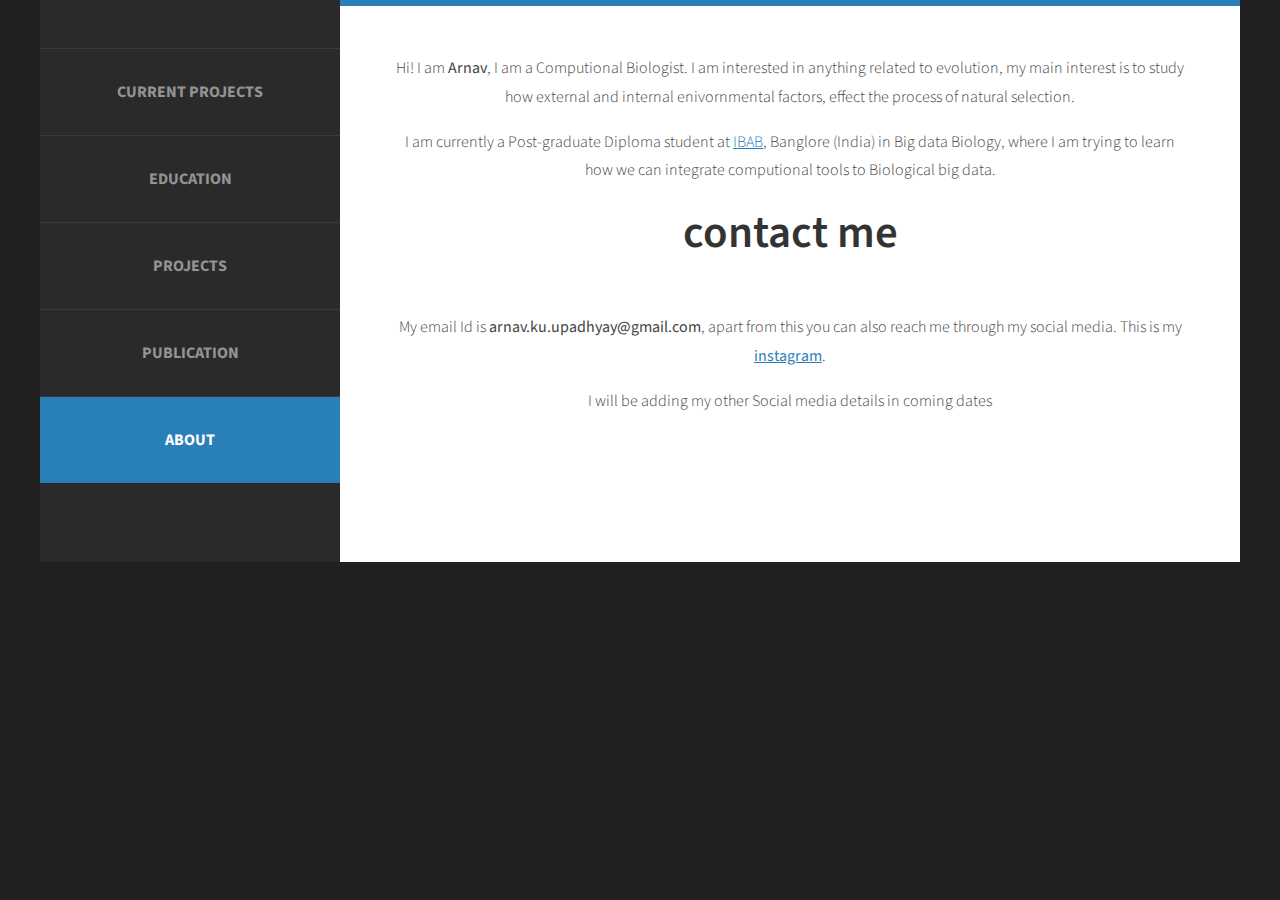
==== contact.html @ 32c37d06 "some more modifications" ====
<!DOCTYPE html>
<!--
Design by TEMPLATED
http://templated.co
Released for free under the Creative Commons Attribution License

Name       : Skeleton 
Description: A two-column, fixed-width design with dark color scheme.
Version    : 1.0
Released   : 20130902

-->
<html>
<head>
<meta http-equiv="Content-Type" content="text/html; charset=utf-8" />
<title></title>
<meta name="keywords" content="" />
<meta name="description" content="" />
<link href="http://fonts.googleapis.com/css?family=Source+Sans+Pro:200,300,400,600,700,900" rel="stylesheet" />
<link href="default.css" rel="stylesheet" type="text/css" media="all" />
<link href="fonts.css" rel="stylesheet" type="text/css" media="all" />

<!--[if IE 6]><link href="default_ie6.css" rel="stylesheet" type="text/css" /><![endif]-->

</head>
<body>
<div id="page" class="container">
	<div id="header">
		
		<div id="menu">
			<ul>
				<li><a href="index.html" accesskey="1" title="">Current Projects</a></li>
				<li><a href="education.html" accesskey="2" title="">Education</a></li>
				<li><a href="experience.html" accesskey="3" title="">Projects</a></li>
				<li><a href="publication.html" accesskey="4" title="">Publication</a></li>
				<li class="current_page_item"><a href="contact.html" accesskey="5" title="">About</a></li>
			</ul>
		</div>
	</div>
	<div id="main">
		<div id="welcome">
			<div class="title">
				<p>Hi! I am <strong>Arnav</strong>, I am a Computional Biologist. I am interested in anything related to evolution, my main interest is to study how external and internal enivornmental factors, effect the process of natural selection. </p>
				<p>I am currently a Post-graduate Diploma student at <a href="https://www.ibab.ac.in">IBAB</a>, Banglore (India) in Big data Biology, where I am trying to learn how we can integrate computional tools to Biological big data.</p>
				<h2> Contact me</h2>
				<span class="byline"></span>
			</div>
			<p> My email Id is <strong>arnav.ku.upadhyay@gmail.com</strong>, apart from this you can also reach me through my social media. This is my <strong><a href="https://www.instagram.com/arnav.upadhyay/">instagram</a></strong>. </p>
			<p>I will be adding my other Social media details in coming dates</p>
			<ul class="actions">
				<li><a href="#" class="button"></a></li>
			</ul>
		</div>
	</div>
</div>
</body>
</html>
---- default.css ----
html, body
	{
		height: 100%;
	}
	
	body
	{
		margin: 0px;
		padding: 0px;
		background: #202020;
		font-family: 'Source Sans Pro', sans-serif;
		font-size: 12pt;
		font-weight: 300;
		color: #444444;
	}
	
	
	h1, h2, h3
	{
		margin: 0;
		padding: 0;
		font-weight: 600;
		color: #333333;
	}
	
	p, ol, ul
	{
		margin-top: 0;
	}
	
	ol, ul
	{
		padding: 0;
		list-style: none;
	}
	
	p
	{
		line-height: 180%;
	}
	
	strong
	{
	}
	
	a
	{
		color: #2980b9;
	}
	
	a:hover
	{
		text-decoration: none;
	}
	
	.container
	{
		overflow: hidden;
		margin: 0em auto;
		width: 1200px;
	}
	
/*********************************************************************************/
/* Image Style                                                                   */
/*********************************************************************************/

	.image
	{
		display: inline-block;
	}
	
	.image img
	{
		display: block;
		width: 100%;
	}
	
	.image-full
	{
		display: block;
		width: 100%;
		margin: 0 0 2em 0;
	}
	
	.image-left
	{
		float: left;
		margin: 0 2em 2em 0;
	}
	
	.image-centered
	{
		display: block;
		margin: 0 0 2em 0;
	}
	
	.image-centered img
	{
		margin: 0 auto;
		width: auto;
	}

/*********************************************************************************/
/* List Styles                                                                   */
/*********************************************************************************/

	ul.style1
	{
		margin: 0 auto;
		padding: 0;
		width: 80%;
		overflow: hidden;
		list-style: none;
		text-align: left;
		color: #6c6c6c
	}
	
	ul.style1 li
	{
		padding: 1.6em 0em 0em 0em;
		margin: 0 0 2.5em 0;
		border-top: 1px solid rgba(0,0,0,.1); 
	}
	
	ul.style1 li:first-child
	{
		border-top: none;
	}
	
	ul.style1 p
	{
		margin: 0;
	}
	
	ul.style1 a
	{
		display: block;
		text-decoration: none;
		color: #2D2D2D;
	}
	
	ul.style1 a:hover
	{
		text-decoration: underline;
	}
	
	ul.style1 h3
	{
		padding: 1em 0em 5px 0em;
		text-transform: uppercase;
		font-size: 1em;
		font-weight: 400;
	}
	
	ul.style1 .first
	{
		padding-top: 0;
		background: none;
	}
	
	ul.style1 .date
	{
		float: left;
		position: relative;
		width: 80px;
		height: 70px;
		margin: 0.5em 1.5em 0em 0.5em;
		padding: 1.5em 0em 1.5em 0em;
		box-shadow: 0px 0px 0px 5px rgba(255,255,255,0.1);
		line-height: normal;
		text-align: center;
		text-transform: uppercase;
		text-shadow: 0px 1px 0px rgba(0,0,0,.2);
		font-size: 1em;
		font-weight: 400;
		border-right: 1px solid rgba(0,0,0,.1); 
	}
	
	ul.style1 .date:after
	{
		content: '';
		display: block;
		position: absolute;
		left: 0;
		top: 0;
		width: 100%;
		height: 100%;
		border-radius: 6px;
	}
	
	ul.style1 .date b
	{
		margin: 0;
		padding: 0;
		display: block;
		margin-top: -5px;
		font-size: 1.8em;
		font-weight: 700;
	}
	
	ul.style1 .date a
	{
	}
	
	ul.style1 .date a:hover
	{
		text-decoration: none;
	}


/*********************************************************************************/
/* Social Icon Styles                                                            */
/*********************************************************************************/

	ul.contact
	{
		margin: 0;
		padding: 2em 0em 0em 0em;
		list-style: none;
	}
	
	ul.contact li
	{
		display: inline-block;
		padding: 0em 0.30em;
		font-size: 1em;
	}
	
	ul.contact li span
	{
		display: none;
		margin: 0;
		padding: 0;
	}
	
	ul.contact li a
	{
		color: #FFF;
	}
	
	ul.contact li a:before
	{
		display: inline-block;
		background: #3f3f3f;
		width: 40px;
		height: 40px;
		line-height: 40px;
		border-radius: 20px;
		text-align: center;
		color: #FFFFFF;
	}
	
	ul.contact li a.icon-twitter:before { background: #2DAAE4; }
	ul.contact li a.icon-facebook:before { background: #39599F; }
	ul.contact li a.icon-dribbble:before { background: #C4376B;	}
	ul.contact li a.icon-tumblr:before { background: #31516A; }
	ul.contact li a.icon-rss:before { background: #F2600B; }

/*********************************************************************************/
/* Button Style                                                                  */
/*********************************************************************************/

	.button
	{
		display: inline-block;
		padding: 1em 3em 1em 2em;
		letter-spacing: 0.20em;
		text-decoration: none;
		text-transform: uppercase;
		font-weight: 400;
		font-size: 0.90em;
		color: #FFF;
	}
	
	.button:before
	{
		display: inline-block;
		background: #FFC31F;
		margin-right: 1em;
		width: 40px;
		height: 40px;
		line-height: 40px;
		border-radius: 20px;
		text-align: center;
		color: #272925;
	}
		
/*********************************************************************************/
/* 4-column                                                                      */
/*********************************************************************************/

	.box1,
	.box2,
	.box3,
	.box4
	{
		width: 235px;
	}
	
	.box1,
	.box2,
	.box3,
	{
		float: left;
		margin-right: 20px;
	}
	
	.box4
	{
		float: right;
	}
	
/*********************************************************************************/
/* 3-column                                                                      */
/*********************************************************************************/

	.boxA,
	.boxB,
	.boxC
	{
		width: 320px;
	}

	.boxA,
	.boxB,
	{
		float: left;
		margin-right: 20px;
	}
	
	.boxC
	{
		float: right;
	}

/*********************************************************************************/
/* 2-column                                                                      */
/*********************************************************************************/

	.tbox1,
	.tbox2
	{
		width: 575px;
	}
	
	.tbox1
	{
		float: left;
	}

	.tbox2
	{
		float: right;
	}

/*********************************************************************************/
/* Heading Titles                                                                */
/*********************************************************************************/

	.title
	{
		margin-bottom: 3em;
	}
	
	.title h2
	{
		text-transform: lowercase;
		font-size: 2.8em;
	}
	
	.title .byline
	{
		font-size: 1.3em;
		color: #6F6F6F;
	}
		
/*********************************************************************************/
/* Header                                                                        */
/*********************************************************************************/

	#header
	{
		position: relative;
		float: left;
		width: 300px;
		padding: 3em 0em;
	}

/*********************************************************************************/
/* Logo                                                                          */
/*********************************************************************************/

	#logo
	{
		text-align: center;
		margin-bottom: 4em;
	}
	
	#logo h1
	{
		display: block;
	}
	
	#logo a
	{
		text-decoration: none;
		color: #FFF;
	}
	
	#logo span
	{
		padding-right: 0.5em;
		text-transform: uppercase;
		font-size: 0.90em;
		color: rgba(255,255,255,0.3);
	}

	#logo span a
	{
		color: rgba(255,255,255,0.5);
	}
	
	#logo img
	{
		display: inline-block;
		margin-bottom: 1em;
		border-radius: 50%;
	}

/*********************************************************************************/
/* Menu                                                                          */
/*********************************************************************************/

	#menu
	{
	}
	
	#menu ul
	{
	}
	
	#menu li
	{
		border-top: 1px solid rgba(255,255,255,0.08);
	}
	
	#menu li a, #menu li span
	{
		display: block;
		padding: 2em 1.5em;
		text-align: center;
		text-decoration:  none;
		text-transform: uppercase;
		font-weight: 700;
		color: rgba(255,255,255,0.5);
	}
	
	#menu li:hover a, #menu li.active a, #menu li.active span
	{
	}
	
	#menu .current_page_item a
	{
		background: #2980b9;
		color: rgba(255,255,255,1);
	}
	
	#menu .icon
	{
	}

/*********************************************************************************/
/* Banner                                                                        */
/*********************************************************************************/

	#banner
	{
		margin-bottom: 4em;
	}

/*********************************************************************************/
/* Page                                                                          */
/*********************************************************************************/

	#page
	{
		background: #2a2a2a;
	}

/*********************************************************************************/
/* Main                                                                          */
/*********************************************************************************/

	#main
	{
		overflow: hidden;
		float: right;
		width: 800px;
		padding: 3em 50px 5em 50px;
		background: #FFF;
		border-top: 6px solid #2980b9;
		text-align: center;
	}

/*********************************************************************************/
/* Featured                                                                      */
/*********************************************************************************/

	#featured
	{
		overflow: hidden;
		margin-bottom: 3em;
		padding-top: 5em;
		border-top: 1px solid rgba(0,0,0,0.08);
	}

/*********************************************************************************/
/* Sidebar                                                                       */
/*********************************************************************************/

	#sidebar
	{
	}

/*********************************************************************************/
/* Footer                                                                        */
/*********************************************************************************/

	#footer
	{
	}

/*********************************************************************************/
/* Copyright                                                                     */
/*********************************************************************************/

	#copyright
	{
		overflow: hidden;
		padding: 5em 0em;
		border-top: 1px solid rgba(0,0,0,0.08);
	}
	
	#copyright span
	{
		display: block;
		letter-spacing: 0.20em;
		line-height: 2.5em;
		text-align: center;
		text-transform: uppercase;
		font-size: 0.80em;
		color: rgba(0,0,0,0.7);
	}
	
	#copyright a
	{
		text-decoration: none;
		color: rgba(0,0,0,0.9);
	}

	.fa
	{
		display: block;
		color: #000;
		background: red;
	}
---- fonts.css ----
@charset 'UTF-8';

@font-face{font-family:'FontAwesome';src:url('font/fontawesome-webfont.eot?v=4.0.1');src:url('font/fontawesome-webfont.eot?#iefix&v=4.0.1') format('embedded-opentype'),url('font/fontawesome-webfont.woff?v=4.0.1') format('woff'),url('font/fontawesome-webfont.ttf?v=4.0.1') format('truetype'),url('font/fontawesome-webfont.svg?v=4.0.1#fontawesomeregular') format('svg');font-weight:normal;font-style:normal}

/*********************************************************************************/
/* Icons                                                                         */
/* Powered by Font Awesome by Dave Gandy | http://fontawesome.io                 */
/* Licensed under the SIL OFL 1.1 (font), MIT (CSS)                              */
/*********************************************************************************/

	.fa
	{
		text-decoration: none;
	}

		.fa:before
		{
			display:inline-block;
			font-family: FontAwesome;
			font-size: 1.25em;
			text-decoration: none;
			font-style: normal;
			font-weight: normal;
			line-height: 1;
			-webkit-font-smoothing:antialiased;
			-moz-osx-font-smoothing:grayscale;
		}

		.fa-lg{font-size:1.3333333333333333em;line-height:.75em;vertical-align:-15%}
		.fa-2x{font-size:2em}
		.fa-3x{font-size:3em}
		.fa-4x{font-size:4em}
		.fa-5x{font-size:5em}
		.fa-fw{width:1.2857142857142858em;text-align:center}
		.fa-ul{padding-left:0;margin-left:2.142857142857143em;list-style-type:none}.fa-ul>li{position:relative}
		.fa-li{position:absolute;left:-2.142857142857143em;width:2.142857142857143em;top:.14285714285714285em;text-align:center}.fa-li.fa-lg{left:-1.8571428571428572em}
		.fa-border{padding:.2em .25em .15em;border:solid .08em #eee;border-radius:.1em}
		.pull-right{float:right}
		.pull-left{float:left}
		.fa.pull-left{margin-right:.3em}
		.fa.pull-right{margin-left:.3em}
		.fa-spin{-webkit-animation:spin 2s infinite linear;-moz-animation:spin 2s infinite linear;-o-animation:spin 2s infinite linear;animation:spin 2s infinite linear}
		@-moz-keyframes spin{0%{-moz-transform:rotate(0deg)} 100%{-moz-transform:rotate(359deg)}}@-webkit-keyframes spin{0%{-webkit-transform:rotate(0deg)} 100%{-webkit-transform:rotate(359deg)}}@-o-keyframes spin{0%{-o-transform:rotate(0deg)} 100%{-o-transform:rotate(359deg)}}@-ms-keyframes spin{0%{-ms-transform:rotate(0deg)} 100%{-ms-transform:rotate(359deg)}}@keyframes spin{0%{transform:rotate(0deg)} 100%{transform:rotate(359deg)}}.fa-rotate-90{filter:progid:DXImageTransform.Microsoft.BasicImage(rotation=1);-webkit-transform:rotate(90deg);-moz-transform:rotate(90deg);-ms-transform:rotate(90deg);-o-transform:rotate(90deg);transform:rotate(90deg)}
		.fa-rotate-180{filter:progid:DXImageTransform.Microsoft.BasicImage(rotation=2);-webkit-transform:rotate(180deg);-moz-transform:rotate(180deg);-ms-transform:rotate(180deg);-o-transform:rotate(180deg);transform:rotate(180deg)}
		.fa-rotate-270{filter:progid:DXImageTransform.Microsoft.BasicImage(rotation=3);-webkit-transform:rotate(270deg);-moz-transform:rotate(270deg);-ms-transform:rotate(270deg);-o-transform:rotate(270deg);transform:rotate(270deg)}
		.fa-flip-horizontal{filter:progid:DXImageTransform.Microsoft.BasicImage(rotation=0, mirror=1);-webkit-transform:scale(-1, 1);-moz-transform:scale(-1, 1);-ms-transform:scale(-1, 1);-o-transform:scale(-1, 1);transform:scale(-1, 1)}
		.fa-flip-vertical{filter:progid:DXImageTransform.Microsoft.BasicImage(rotation=2, mirror=1);-webkit-transform:scale(1, -1);-moz-transform:scale(1, -1);-ms-transform:scale(1, -1);-o-transform:scale(1, -1);transform:scale(1, -1)}
		.fa-stack{position:relative;display:inline-block;width:2em;height:2em;line-height:2em;vertical-align:middle}
		.fa-stack-1x,.fa-stack-2x{position:absolute;left:0;width:100%;text-align:center}
		.fa-stack-1x{line-height:inherit}
		.fa-stack-2x{font-size:2em}
		.fa-inverse{color:#fff}
		.fa-glass:before{content:"\f000"}
		.fa-music:before{content:"\f001"}
		.fa-search:before{content:"\f002"}
		.fa-envelope-o:before{content:"\f003"}
		.fa-heart:before{content:"\f004"}
		.fa-star:before{content:"\f005"}
		.fa-star-o:before{content:"\f006"}
		.fa-user:before{content:"\f007"}
		.fa-film:before{content:"\f008"}
		.fa-th-large:before{content:"\f009"}
		.fa-th:before{content:"\f00a"}
		.fa-th-list:before{content:"\f00b"}
		.fa-check:before{content:"\f00c"}
		.fa-times:before{content:"\f00d"}
		.fa-search-plus:before{content:"\f00e"}
		.fa-search-minus:before{content:"\f010"}
		.fa-power-off:before{content:"\f011"}
		.fa-signal:before{content:"\f012"}
		.fa-gear:before,.fa-cog:before{content:"\f013"}
		.fa-trash-o:before{content:"\f014"}
		.fa-home:before{content:"\f015"}
		.fa-file-o:before{content:"\f016"}
		.fa-clock-o:before{content:"\f017"}
		.fa-road:before{content:"\f018"}
		.fa-download:before{content:"\f019"}
		.fa-arrow-circle-o-down:before{content:"\f01a"}
		.fa-arrow-circle-o-up:before{content:"\f01b"}
		.fa-inbox:before{content:"\f01c"}
		.fa-play-circle-o:before{content:"\f01d"}
		.fa-rotate-right:before,.fa-repeat:before{content:"\f01e"}
		.fa-refresh:before{content:"\f021"}
		.fa-list-alt:before{content:"\f022"}
		.fa-lock:before{content:"\f023"}
		.fa-flag:before{content:"\f024"}
		.fa-headphones:before{content:"\f025"}
		.fa-volume-off:before{content:"\f026"}
		.fa-volume-down:before{content:"\f027"}
		.fa-volume-up:before{content:"\f028"}
		.fa-qrcode:before{content:"\f029"}
		.fa-barcode:before{content:"\f02a"}
		.fa-tag:before{content:"\f02b"}
		.fa-tags:before{content:"\f02c"}
		.fa-book:before{content:"\f02d"}
		.fa-bookmark:before{content:"\f02e"}
		.fa-print:before{content:"\f02f"}
		.fa-camera:before{content:"\f030"}
		.fa-font:before{content:"\f031"}
		.fa-bold:before{content:"\f032"}
		.fa-italic:before{content:"\f033"}
		.fa-text-height:before{content:"\f034"}
		.fa-text-width:before{content:"\f035"}
		.fa-align-left:before{content:"\f036"}
		.fa-align-center:before{content:"\f037"}
		.fa-align-right:before{content:"\f038"}
		.fa-align-justify:before{content:"\f039"}
		.fa-list:before{content:"\f03a"}
		.fa-dedent:before,.fa-outdent:before{content:"\f03b"}
		.fa-indent:before{content:"\f03c"}
		.fa-video-camera:before{content:"\f03d"}
		.fa-picture-o:before{content:"\f03e"}
		.fa-pencil:before{content:"\f040"}
		.fa-map-marker:before{content:"\f041"}
		.fa-adjust:before{content:"\f042"}
		.fa-tint:before{content:"\f043"}
		.fa-edit:before,.fa-pencil-square-o:before{content:"\f044"}
		.fa-share-square-o:before{content:"\f045"}
		.fa-check-square-o:before{content:"\f046"}
		.fa-move:before{content:"\f047"}
		.fa-step-backward:before{content:"\f048"}
		.fa-fast-backward:before{content:"\f049"}
		.fa-backward:before{content:"\f04a"}
		.fa-play:before{content:"\f04b"}
		.fa-pause:before{content:"\f04c"}
		.fa-stop:before{content:"\f04d"}
		.fa-forward:before{content:"\f04e"}
		.fa-fast-forward:before{content:"\f050"}
		.fa-step-forward:before{content:"\f051"}
		.fa-eject:before{content:"\f052"}
		.fa-chevron-left:before{content:"\f053"}
		.fa-chevron-right:before{content:"\f054"}
		.fa-plus-circle:before{content:"\f055"}
		.fa-minus-circle:before{content:"\f056"}
		.fa-times-circle:before{content:"\f057"}
		.fa-check-circle:before{content:"\f058"}
		.fa-question-circle:before{content:"\f059"}
		.fa-info-circle:before{content:"\f05a"}
		.fa-crosshairs:before{content:"\f05b"}
		.fa-times-circle-o:before{content:"\f05c"}
		.fa-check-circle-o:before{content:"\f05d"}
		.fa-ban:before{content:"\f05e"}
		.fa-arrow-left:before{content:"\f060"}
		.fa-arrow-right:before{content:"\f061"}
		.fa-arrow-up:before{content:"\f062"}
		.fa-arrow-down:before{content:"\f063"}
		.fa-mail-forward:before,.fa-share:before{content:"\f064"}
		.fa-resize-full:before{content:"\f065"}
		.fa-resize-small:before{content:"\f066"}
		.fa-plus:before{content:"\f067"}
		.fa-minus:before{content:"\f068"}
		.fa-asterisk:before{content:"\f069"}
		.fa-exclamation-circle:before{content:"\f06a"}
		.fa-gift:before{content:"\f06b"}
		.fa-leaf:before{content:"\f06c"}
		.fa-fire:before{content:"\f06d"}
		.fa-eye:before{content:"\f06e"}
		.fa-eye-slash:before{content:"\f070"}
		.fa-warning:before,.fa-exclamation-triangle:before{content:"\f071"}
		.fa-plane:before{content:"\f072"}
		.fa-calendar:before{content:"\f073"}
		.fa-random:before{content:"\f074"}
		.fa-comment:before{content:"\f075"}
		.fa-magnet:before{content:"\f076"}
		.fa-chevron-up:before{content:"\f077"}
		.fa-chevron-down:before{content:"\f078"}
		.fa-retweet:before{content:"\f079"}
		.fa-shopping-cart:before{content:"\f07a"}
		.fa-folder:before{content:"\f07b"}
		.fa-folder-open:before{content:"\f07c"}
		.fa-resize-vertical:before{content:"\f07d"}
		.fa-resize-horizontal:before{content:"\f07e"}
		.fa-bar-chart-o:before{content:"\f080"}
		.fa-twitter-square:before{content:"\f081"}
		.fa-facebook-square:before{content:"\f082"}
		.fa-camera-retro:before{content:"\f083"}
		.fa-key:before{content:"\f084"}
		.fa-gears:before,.fa-cogs:before{content:"\f085"}
		.fa-comments:before{content:"\f086"}
		.fa-thumbs-o-up:before{content:"\f087"}
		.fa-thumbs-o-down:before{content:"\f088"}
		.fa-star-half:before{content:"\f089"}
		.fa-heart-o:before{content:"\f08a"}
		.fa-sign-out:before{content:"\f08b"}
		.fa-linkedin-square:before{content:"\f08c"}
		.fa-thumb-tack:before{content:"\f08d"}
		.fa-external-link:before{content:"\f08e"}
		.fa-sign-in:before{content:"\f090"}
		.fa-trophy:before{content:"\f091"}
		.fa-github-square:before{content:"\f092"}
		.fa-upload:before{content:"\f093"}
		.fa-lemon-o:before{content:"\f094"}
		.fa-phone:before{content:"\f095"}
		.fa-square-o:before{content:"\f096"}
		.fa-bookmark-o:before{content:"\f097"}
		.fa-phone-square:before{content:"\f098"}
		.fa-twitter:before{content:"\f099"}
		.fa-facebook:before{content:"\f09a"}
		.fa-github:before{content:"\f09b"}
		.fa-unlock:before{content:"\f09c"}
		.fa-credit-card:before{content:"\f09d"}
		.fa-rss:before{content:"\f09e"}
		.fa-hdd-o:before{content:"\f0a0"}
		.fa-bullhorn:before{content:"\f0a1"}
		.fa-bell:before{content:"\f0f3"}
		.fa-certificate:before{content:"\f0a3"}
		.fa-hand-o-right:before{content:"\f0a4"}
		.fa-hand-o-left:before{content:"\f0a5"}
		.fa-hand-o-up:before{content:"\f0a6"}
		.fa-hand-o-down:before{content:"\f0a7"}
		.fa-arrow-circle-left:before{content:"\f0a8"}
		.fa-arrow-circle-right:before{content:"\f0a9"}
		.fa-arrow-circle-up:before{content:"\f0aa"}
		.fa-arrow-circle-down:before{content:"\f0ab"}
		.fa-globe:before{content:"\f0ac"}
		.fa-wrench:before{content:"\f0ad"}
		.fa-tasks:before{content:"\f0ae"}
		.fa-filter:before{content:"\f0b0"}
		.fa-briefcase:before{content:"\f0b1"}
		.fa-fullscreen:before{content:"\f0b2"}
		.fa-group:before{content:"\f0c0"}
		.fa-chain:before,.fa-link:before{content:"\f0c1"}
		.fa-cloud:before{content:"\f0c2"}
		.fa-flask:before{content:"\f0c3"}
		.fa-cut:before,.fa-scissors:before{content:"\f0c4"}
		.fa-copy:before,.fa-files-o:before{content:"\f0c5"}
		.fa-paperclip:before{content:"\f0c6"}
		.fa-save:before,.fa-floppy-o:before{content:"\f0c7"}
		.fa-square:before{content:"\f0c8"}
		.fa-reorder:before{content:"\f0c9"}
		.fa-list-ul:before{content:"\f0ca"}
		.fa-list-ol:before{content:"\f0cb"}
		.fa-strikethrough:before{content:"\f0cc"}
		.fa-underline:before{content:"\f0cd"}
		.fa-table:before{content:"\f0ce"}
		.fa-magic:before{content:"\f0d0"}
		.fa-truck:before{content:"\f0d1"}
		.fa-pinterest:before{content:"\f0d2"}
		.fa-pinterest-square:before{content:"\f0d3"}
		.fa-google-plus-square:before{content:"\f0d4"}
		.fa-google-plus:before{content:"\f0d5"}
		.fa-money:before{content:"\f0d6"}
		.fa-caret-down:before{content:"\f0d7"}
		.fa-caret-up:before{content:"\f0d8"}
		.fa-caret-left:before{content:"\f0d9"}
		.fa-caret-right:before{content:"\f0da"}
		.fa-columns:before{content:"\f0db"}
		.fa-unsorted:before,.fa-sort:before{content:"\f0dc"}
		.fa-sort-down:before,.fa-sort-asc:before{content:"\f0dd"}
		.fa-sort-up:before,.fa-sort-desc:before{content:"\f0de"}
		.fa-envelope:before{content:"\f0e0"}
		.fa-linkedin:before{content:"\f0e1"}
		.fa-rotate-left:before,.fa-undo:before{content:"\f0e2"}
		.fa-legal:before,.fa-gavel:before{content:"\f0e3"}
		.fa-dashboard:before,.fa-tachometer:before{content:"\f0e4"}
		.fa-comment-o:before{content:"\f0e5"}
		.fa-comments-o:before{content:"\f0e6"}
		.fa-flash:before,.fa-bolt:before{content:"\f0e7"}
		.fa-sitemap:before{content:"\f0e8"}
		.fa-umbrella:before{content:"\f0e9"}
		.fa-paste:before,.fa-clipboard:before{content:"\f0ea"}
		.fa-lightbulb-o:before{content:"\f0eb"}
		.fa-exchange:before{content:"\f0ec"}
		.fa-cloud-download:before{content:"\f0ed"}
		.fa-cloud-upload:before{content:"\f0ee"}
		.fa-user-md:before{content:"\f0f0"}
		.fa-stethoscope:before{content:"\f0f1"}
		.fa-suitcase:before{content:"\f0f2"}
		.fa-bell-o:before{content:"\f0a2"}
		.fa-coffee:before{content:"\f0f4"}
		.fa-cutlery:before{content:"\f0f5"}
		.fa-file-text-o:before{content:"\f0f6"}
		.fa-building:before{content:"\f0f7"}
		.fa-hospital:before{content:"\f0f8"}
		.fa-ambulance:before{content:"\f0f9"}
		.fa-medkit:before{content:"\f0fa"}
		.fa-fighter-jet:before{content:"\f0fb"}
		.fa-beer:before{content:"\f0fc"}
		.fa-h-square:before{content:"\f0fd"}
		.fa-plus-square:before{content:"\f0fe"}
		.fa-angle-double-left:before{content:"\f100"}
		.fa-angle-double-right:before{content:"\f101"}
		.fa-angle-double-up:before{content:"\f102"}
		.fa-angle-double-down:before{content:"\f103"}
		.fa-angle-left:before{content:"\f104"}
		.fa-angle-right:before{content:"\f105"}
		.fa-angle-up:before{content:"\f106"}
		.fa-angle-down:before{content:"\f107"}
		.fa-desktop:before{content:"\f108"}
		.fa-laptop:before{content:"\f109"}
		.fa-tablet:before{content:"\f10a"}
		.fa-mobile-phone:before,.fa-mobile:before{content:"\f10b"}
		.fa-circle-o:before{content:"\f10c"}
		.fa-quote-left:before{content:"\f10d"}
		.fa-quote-right:before{content:"\f10e"}
		.fa-spinner:before{content:"\f110"}
		.fa-circle:before{content:"\f111"}
		.fa-mail-reply:before,.fa-reply:before{content:"\f112"}
		.fa-github-alt:before{content:"\f113"}
		.fa-folder-o:before{content:"\f114"}
		.fa-folder-open-o:before{content:"\f115"}
		.fa-expand-o:before{content:"\f116"}
		.fa-collapse-o:before{content:"\f117"}
		.fa-smile-o:before{content:"\f118"}
		.fa-frown-o:before{content:"\f119"}
		.fa-meh-o:before{content:"\f11a"}
		.fa-gamepad:before{content:"\f11b"}
		.fa-keyboard-o:before{content:"\f11c"}
		.fa-flag-o:before{content:"\f11d"}
		.fa-flag-checkered:before{content:"\f11e"}
		.fa-terminal:before{content:"\f120"}
		.fa-code:before{content:"\f121"}
		.fa-reply-all:before{content:"\f122"}
		.fa-mail-reply-all:before{content:"\f122"}
		.fa-star-half-empty:before,.fa-star-half-full:before,.fa-star-half-o:before{content:"\f123"}
		.fa-location-arrow:before{content:"\f124"}
		.fa-crop:before{content:"\f125"}
		.fa-code-fork:before{content:"\f126"}
		.fa-unlink:before,.fa-chain-broken:before{content:"\f127"}
		.fa-question:before{content:"\f128"}
		.fa-info:before{content:"\f129"}
		.fa-exclamation:before{content:"\f12a"}
		.fa-superscript:before{content:"\f12b"}
		.fa-subscript:before{content:"\f12c"}
		.fa-eraser:before{content:"\f12d"}
		.fa-puzzle-piece:before{content:"\f12e"}
		.fa-microphone:before{content:"\f130"}
		.fa-microphone-slash:before{content:"\f131"}
		.fa-shield:before{content:"\f132"}
		.fa-calendar-o:before{content:"\f133"}
		.fa-fire-extinguisher:before{content:"\f134"}
		.fa-rocket:before{content:"\f135"}
		.fa-maxcdn:before{content:"\f136"}
		.fa-chevron-circle-left:before{content:"\f137"}
		.fa-chevron-circle-right:before{content:"\f138"}
		.fa-chevron-circle-up:before{content:"\f139"}
		.fa-chevron-circle-down:before{content:"\f13a"}
		.fa-html5:before{content:"\f13b"}
		.fa-css3:before{content:"\f13c"}
		.fa-anchor:before{content:"\f13d"}
		.fa-unlock-o:before{content:"\f13e"}
		.fa-bullseye:before{content:"\f140"}
		.fa-ellipsis-horizontal:before{content:"\f141"}
		.fa-ellipsis-vertical:before{content:"\f142"}
		.fa-rss-square:before{content:"\f143"}
		.fa-play-circle:before{content:"\f144"}
		.fa-ticket:before{content:"\f145"}
		.fa-minus-square:before{content:"\f146"}
		.fa-minus-square-o:before{content:"\f147"}
		.fa-level-up:before{content:"\f148"}
		.fa-level-down:before{content:"\f149"}
		.fa-check-square:before{content:"\f14a"}
		.fa-pencil-square:before{content:"\f14b"}
		.fa-external-link-square:before{content:"\f14c"}
		.fa-share-square:before{content:"\f14d"}
		.fa-compass:before{content:"\f14e"}
		.fa-toggle-down:before,.fa-caret-square-o-down:before{content:"\f150"}
		.fa-toggle-up:before,.fa-caret-square-o-up:before{content:"\f151"}
		.fa-toggle-right:before,.fa-caret-square-o-right:before{content:"\f152"}
		.fa-euro:before,.fa-eur:before{content:"\f153"}
		.fa-gbp:before{content:"\f154"}
		.fa-dollar:before,.fa-usd:before{content:"\f155"}
		.fa-rupee:before,.fa-inr:before{content:"\f156"}
		.fa-cny:before,.fa-rmb:before,.fa-yen:before,.fa-jpy:before{content:"\f157"}
		.fa-ruble:before,.fa-rouble:before,.fa-rub:before{content:"\f158"}
		.fa-won:before,.fa-krw:before{content:"\f159"}
		.fa-bitcoin:before,.fa-btc:before{content:"\f15a"}
		.fa-file:before{content:"\f15b"}
		.fa-file-text:before{content:"\f15c"}
		.fa-sort-alpha-asc:before{content:"\f15d"}
		.fa-sort-alpha-desc:before{content:"\f15e"}
		.fa-sort-amount-asc:before{content:"\f160"}
		.fa-sort-amount-desc:before{content:"\f161"}
		.fa-sort-numeric-asc:before{content:"\f162"}
		.fa-sort-numeric-desc:before{content:"\f163"}
		.fa-thumbs-up:before{content:"\f164"}
		.fa-thumbs-down:before{content:"\f165"}
		.fa-youtube-square:before{content:"\f166"}
		.fa-youtube:before{content:"\f167"}
		.fa-xing:before{content:"\f168"}
		.fa-xing-square:before{content:"\f169"}
		.fa-youtube-play:before{content:"\f16a"}
		.fa-dropbox:before{content:"\f16b"}
		.fa-stack-overflow:before{content:"\f16c"}
		.fa-instagram:before{content:"\f16d"}
		.fa-flickr:before{content:"\f16e"}
		.fa-adn:before{content:"\f170"}
		.fa-bitbucket:before{content:"\f171"}
		.fa-bitbucket-square:before{content:"\f172"}
		.fa-tumblr:before{content:"\f173"}
		.fa-tumblr-square:before{content:"\f174"}
		.fa-long-arrow-down:before{content:"\f175"}
		.fa-long-arrow-up:before{content:"\f176"}
		.fa-long-arrow-left:before{content:"\f177"}
		.fa-long-arrow-right:before{content:"\f178"}
		.fa-apple:before{content:"\f179"}
		.fa-windows:before{content:"\f17a"}
		.fa-android:before{content:"\f17b"}
		.fa-linux:before{content:"\f17c"}
		.fa-dribbble:before{content:"\f17d"}
		.fa-skype:before{content:"\f17e"}
		.fa-foursquare:before{content:"\f180"}
		.fa-trello:before{content:"\f181"}
		.fa-female:before{content:"\f182"}
		.fa-male:before{content:"\f183"}
		.fa-gittip:before{content:"\f184"}
		.fa-sun-o:before{content:"\f185"}
		.fa-moon-o:before{content:"\f186"}
		.fa-archive:before{content:"\f187"}
		.fa-bug:before{content:"\f188"}
		.fa-vk:before{content:"\f189"}
		.fa-weibo:before{content:"\f18a"}
		.fa-renren:before{content:"\f18b"}
		.fa-pagelines:before{content:"\f18c"}
		.fa-stack-exchange:before{content:"\f18d"}
		.fa-arrow-circle-o-right:before{content:"\f18e"}
		.fa-arrow-circle-o-left:before{content:"\f190"}
		.fa-toggle-left:before,.fa-caret-square-o-left:before{content:"\f191"}
		.fa-dot-circle-o:before{content:"\f192"}
		.fa-wheelchair:before{content:"\f193"}
		.fa-vimeo-square:before{content:"\f194"}
		.fa-turkish-lira:before,.fa-try:before{content:"\f195"}
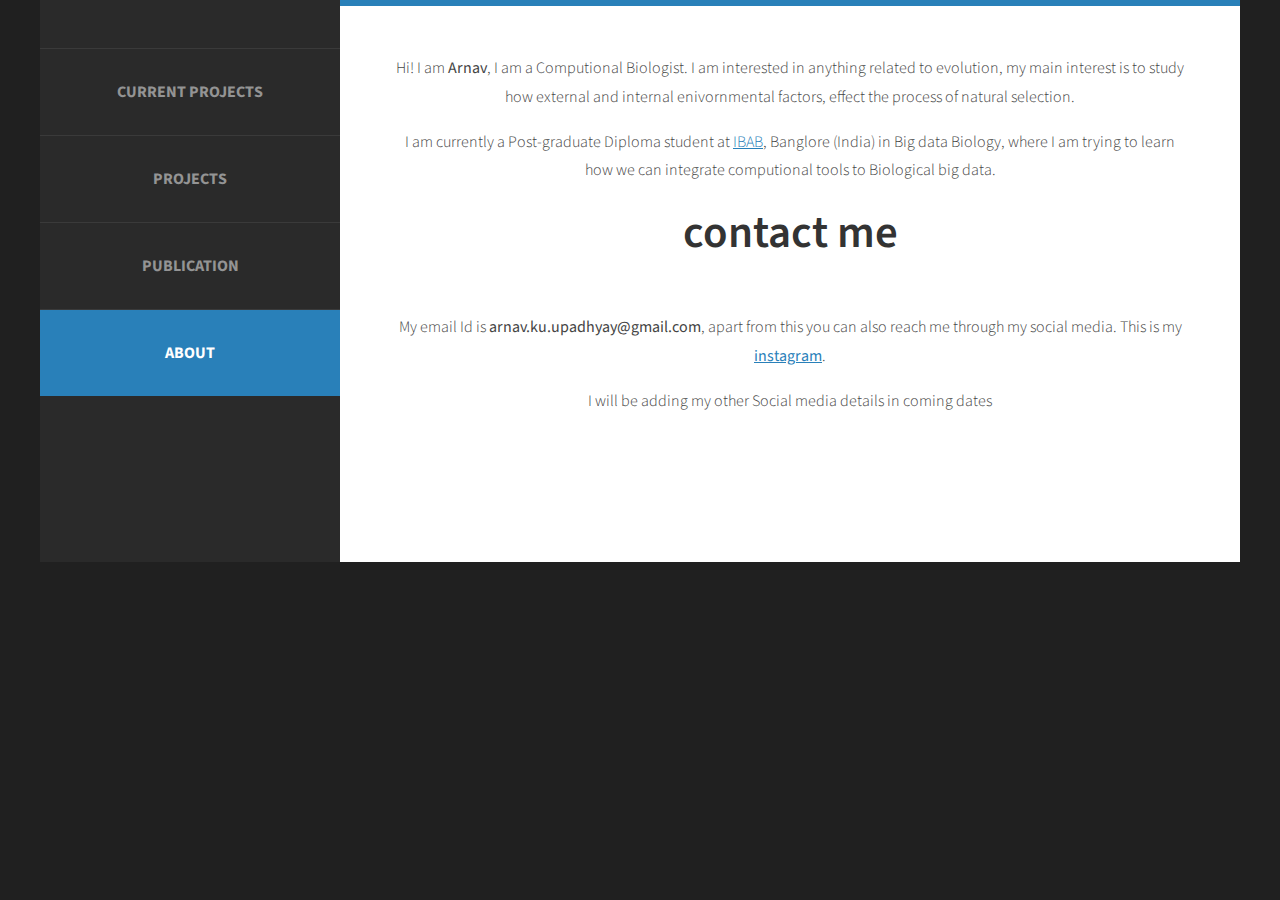
==== commit 3d5f0367: "comit" ====
--- a/contact.html
+++ b/contact.html
@@ -30,7 +30,6 @@
 		<div id="menu">
 			<ul>
 				<li><a href="index.html" accesskey="1" title="">Current Projects</a></li>
-				<li><a href="education.html" accesskey="2" title="">Education</a></li>
 				<li><a href="experience.html" accesskey="3" title="">Projects</a></li>
 				<li><a href="publication.html" accesskey="4" title="">Publication</a></li>
 				<li class="current_page_item"><a href="contact.html" accesskey="5" title="">About</a></li>
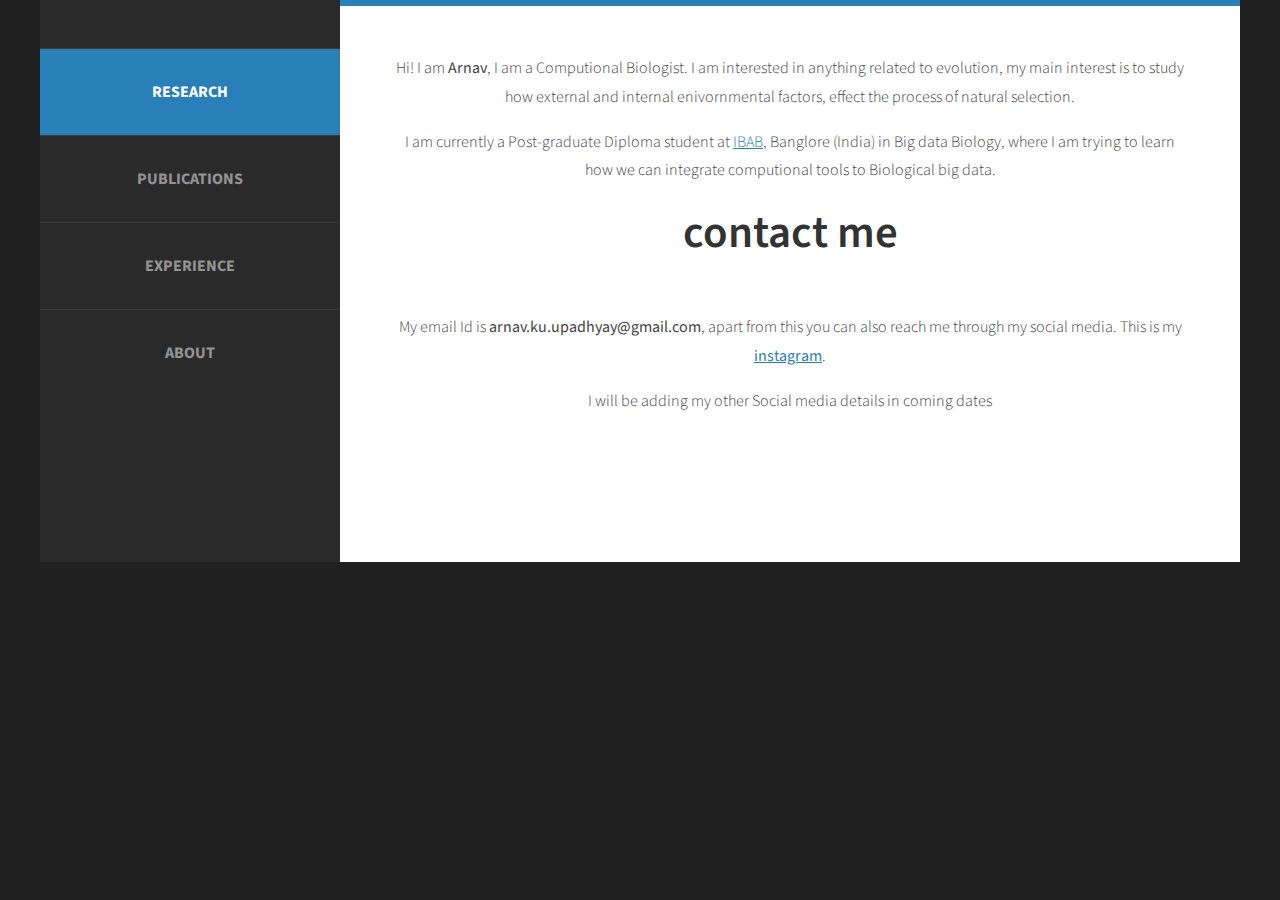
==== commit 71d6678e: "menu changes" ====
--- a/contact.html
+++ b/contact.html
@@ -29,10 +29,10 @@
 		
 		<div id="menu">
 			<ul>
-				<li><a href="index.html" accesskey="1" title="">Current Projects</a></li>
-				<li><a href="experience.html" accesskey="3" title="">Projects</a></li>
-				<li><a href="publication.html" accesskey="4" title="">Publication</a></li>
-				<li class="current_page_item"><a href="contact.html" accesskey="5" title="">About</a></li>
+				<li class="current_page_item"><a href="#" accesskey="1" title="">Research</a></li>
+				<li><a href="publication.html" accesskey="2" title="">Publications</a></li>
+				<li><a href="experience.html" accesskey="3" title="">Experience</a></li>
+				<li><a href="contact.html" accesskey="4" title="">About</a></li>
 			</ul>
 		</div>
 	</div>
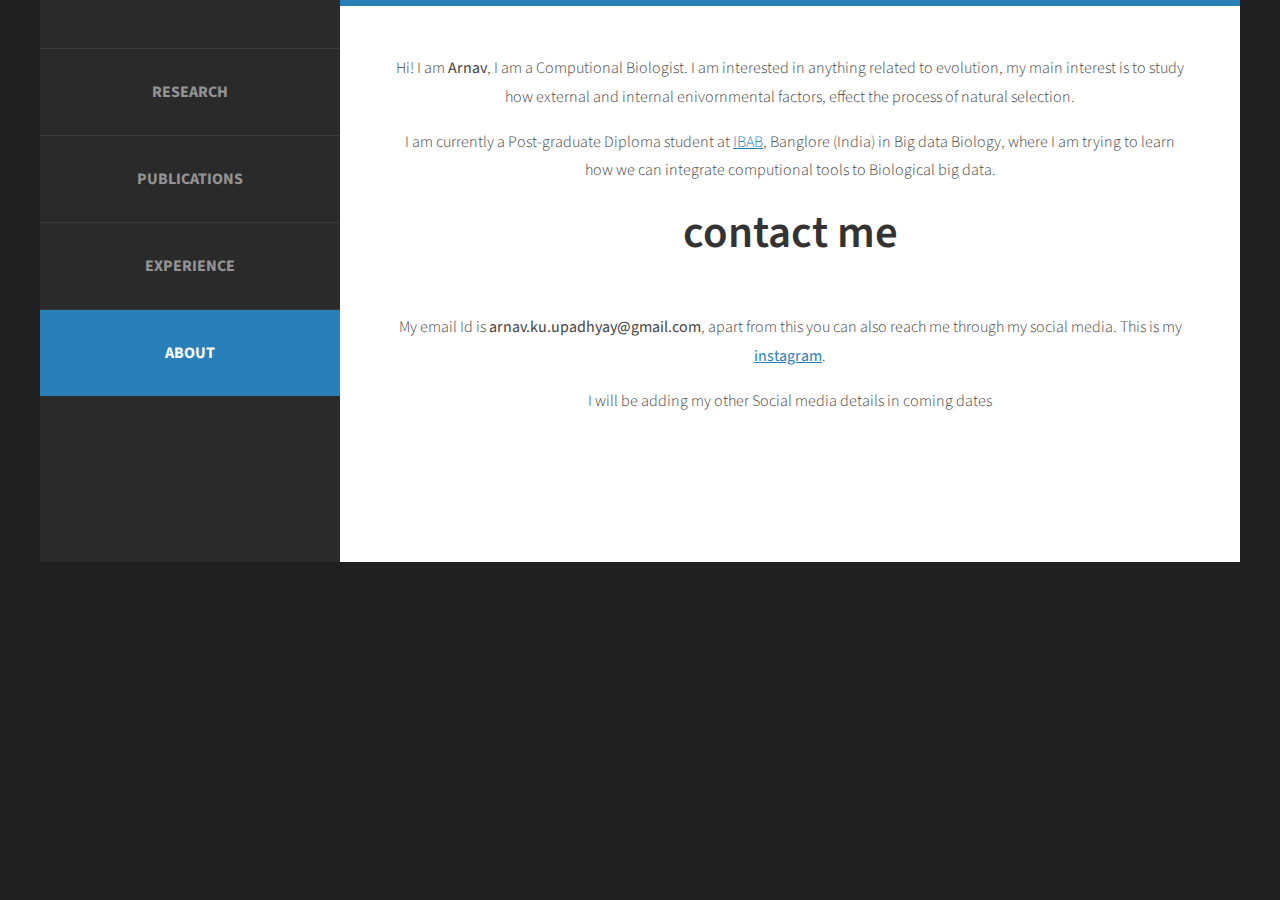
==== commit 1a03ab82: "some changes" ====
--- a/contact.html
+++ b/contact.html
@@ -29,10 +29,10 @@
 		
 		<div id="menu">
 			<ul>
-				<li class="current_page_item"><a href="#" accesskey="1" title="">Research</a></li>
+				<li><a href="#" accesskey="1" title="">Research</a></li>
 				<li><a href="publication.html" accesskey="2" title="">Publications</a></li>
 				<li><a href="experience.html" accesskey="3" title="">Experience</a></li>
-				<li><a href="contact.html" accesskey="4" title="">About</a></li>
+				<li class="current_page_item"><a href="contact.html" accesskey="4" title="">About</a></li>
 			</ul>
 		</div>
 	</div>
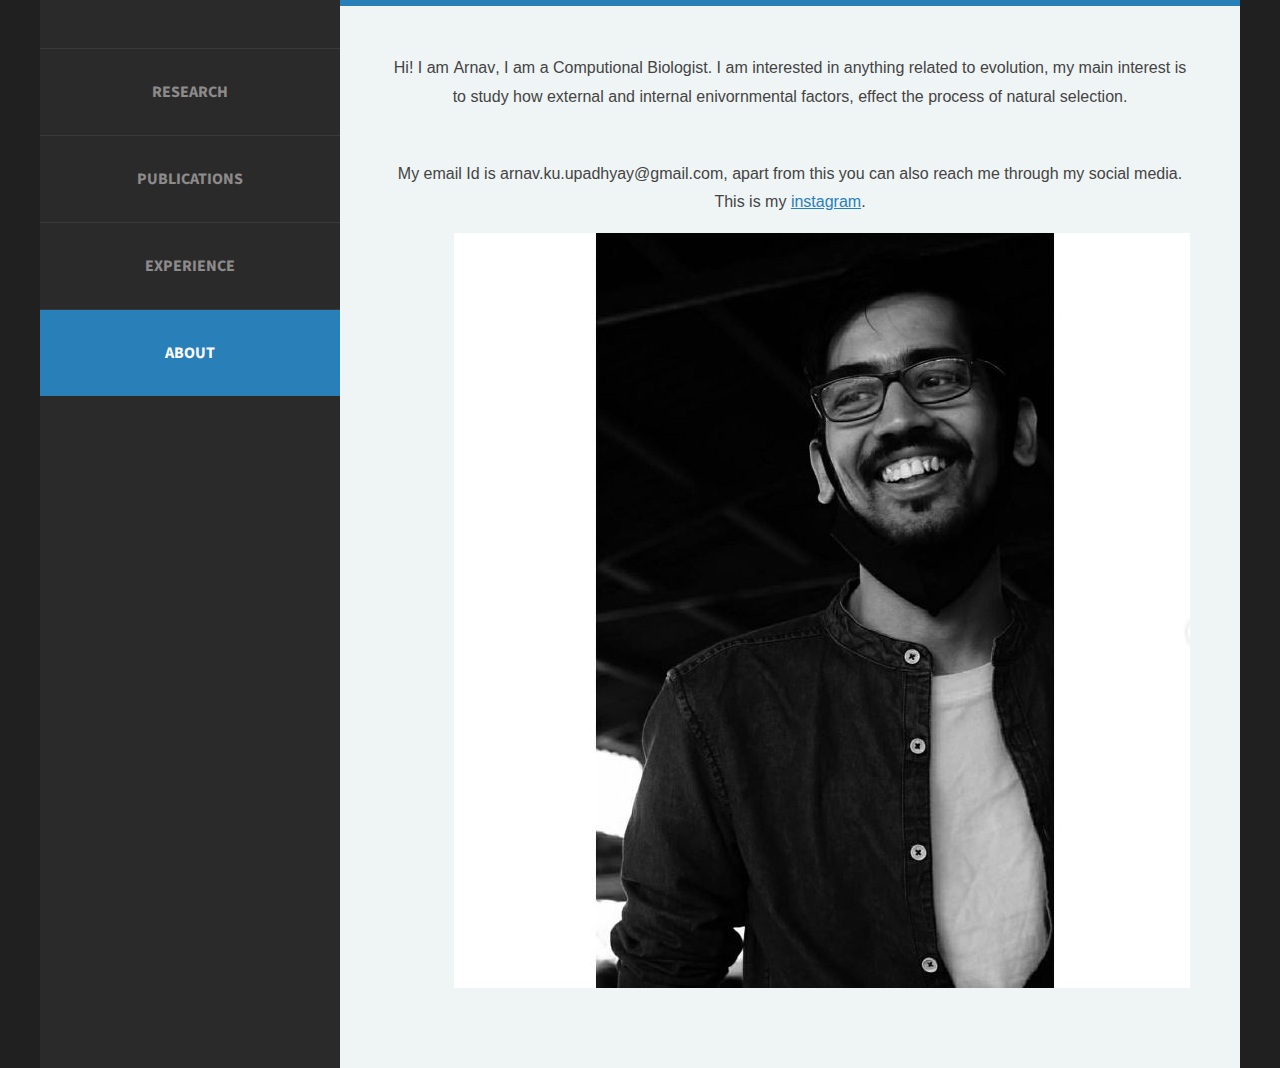
==== commit cbc6acd7: "major changes website" ====
--- a/contact.html
+++ b/contact.html
@@ -29,7 +29,7 @@
 		
 		<div id="menu">
 			<ul>
-				<li><a href="#" accesskey="1" title="">Research</a></li>
+				<li><a href="index.html" accesskey="1" title="">Research</a></li>
 				<li><a href="publication.html" accesskey="2" title="">Publications</a></li>
 				<li><a href="experience.html" accesskey="3" title="">Experience</a></li>
 				<li class="current_page_item"><a href="contact.html" accesskey="4" title="">About</a></li>
@@ -40,15 +40,10 @@
 		<div id="welcome">
 			<div class="title">
 				<p>Hi! I am <strong>Arnav</strong>, I am a Computional Biologist. I am interested in anything related to evolution, my main interest is to study how external and internal enivornmental factors, effect the process of natural selection. </p>
-				<p>I am currently a Post-graduate Diploma student at <a href="https://www.ibab.ac.in">IBAB</a>, Banglore (India) in Big data Biology, where I am trying to learn how we can integrate computional tools to Biological big data.</p>
-				<h2> Contact me</h2>
-				<span class="byline"></span>
+
 			</div>
 			<p> My email Id is <strong>arnav.ku.upadhyay@gmail.com</strong>, apart from this you can also reach me through my social media. This is my <strong><a href="https://www.instagram.com/arnav.upadhyay/">instagram</a></strong>. </p>
-			<p>I will be adding my other Social media details in coming dates</p>
-			<ul class="actions">
-				<li><a href="#" class="button"></a></li>
-			</ul>
+			<img src="images/me.JPG" align="right">
 		</div>
 	</div>
 </div>
--- a/default.css
+++ b/default.css
@@ -67,12 +67,14 @@
 	.image
 	{
 		display: inline-block;
+		border: 5px solid rgb(12, 12, 12);
 	}
 	
 	.image img
 	{
 		display: block;
 		width: 100%;
+		border: 2px solid rgb(6, 6, 6);
 	}
 	
 	.image-full
@@ -364,7 +366,6 @@
 	
 	.title h2
 	{
-		text-transform: lowercase;
 		font-size: 2.8em;
 	}
 	
@@ -425,6 +426,7 @@
 		display: inline-block;
 		margin-bottom: 1em;
 		border-radius: 50%;
+		border: 1px solid rgb(10, 9, 10);
 	}
 
 /*********************************************************************************/
@@ -452,7 +454,7 @@
 		text-decoration:  none;
 		text-transform: uppercase;
 		font-weight: 700;
-		color: rgba(255,255,255,0.5);
+		color: rgba(243, 237, 237, 0.5);
 	}
 	
 	#menu li:hover a, #menu li.active a, #menu li.active span
@@ -497,9 +499,10 @@
 		float: right;
 		width: 800px;
 		padding: 3em 50px 5em 50px;
-		background: #FFF;
+		background: rgb(239, 244, 245);
 		border-top: 6px solid #2980b9;
 		text-align: center;
+		font-family: sans-serif;
 	}
 
 /*********************************************************************************/
@@ -564,3 +567,15 @@
 		color: #000;
 		background: red;
 	}
+	.proj_summary
+	{
+		background-color: #a1daf4;
+		box-sizing: border-box;
+
+		
+	}
+	.pr_image
+	{
+		display: inline-block;
+		border: 3px solid rgb(181, 17, 126);
+	}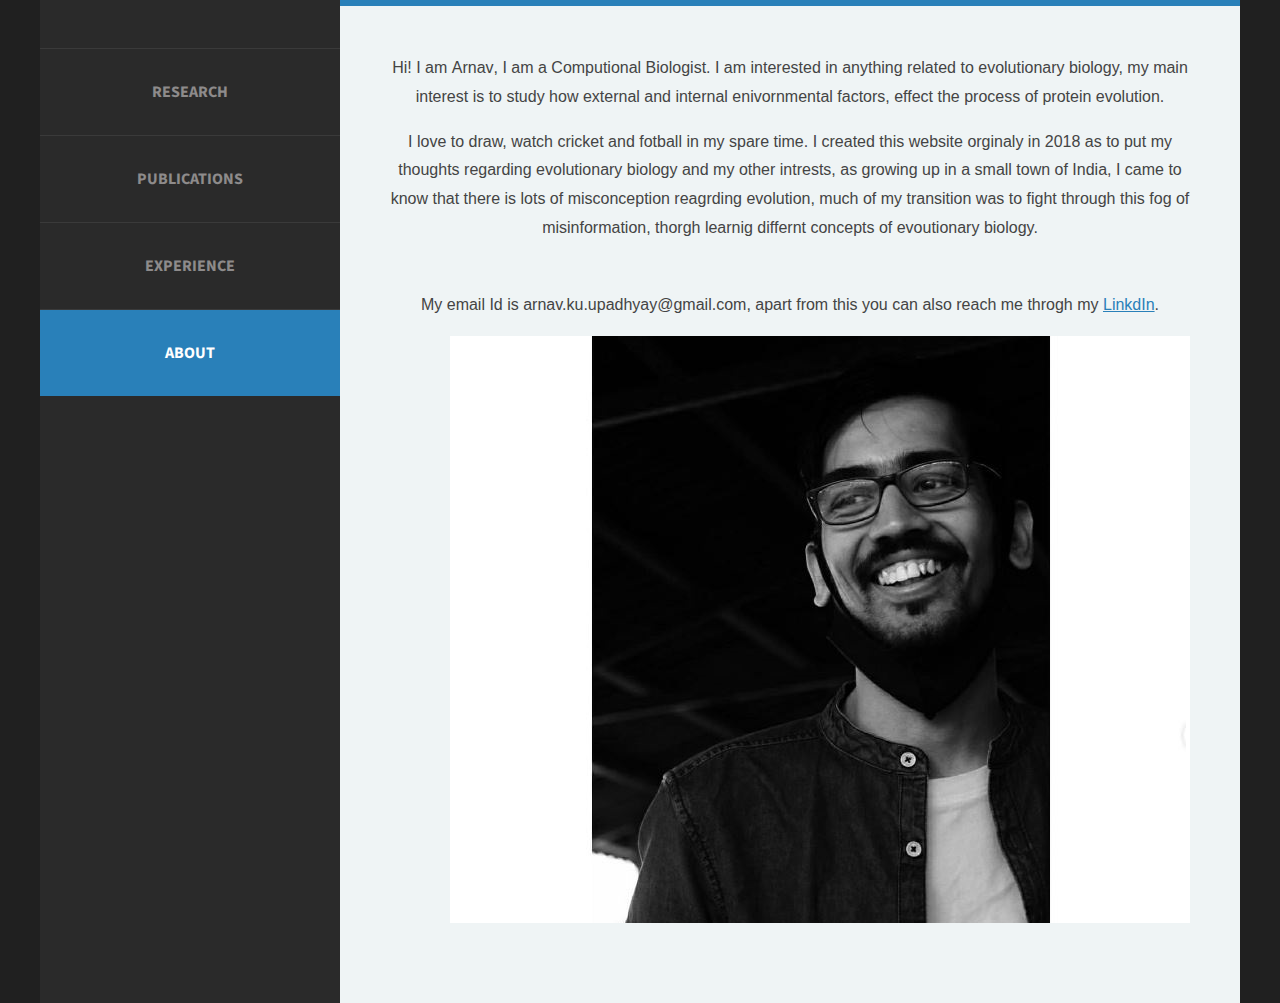
==== commit e0f987ba: "Some more website changes" ====
--- a/contact.html
+++ b/contact.html
@@ -39,10 +39,11 @@
 	<div id="main">
 		<div id="welcome">
 			<div class="title">
-				<p>Hi! I am <strong>Arnav</strong>, I am a Computional Biologist. I am interested in anything related to evolution, my main interest is to study how external and internal enivornmental factors, effect the process of natural selection. </p>
+				<p>Hi! I am <strong>Arnav</strong>, I am a Computional Biologist. I am interested in anything related to evolutionary biology, my main interest is to study how external and internal enivornmental factors, effect the process of protein evolution. </p>
+				<p>I love to draw, watch cricket and fotball in my spare time. I created this website orginaly in 2018 as to put my thoughts regarding evolutionary biology and my other intrests, as growing up in a small town of India, I came to know that there is lots of misconception reagrding evolution, much of my transition was to fight through this fog of misinformation, thorgh learnig differnt concepts of evoutionary biology.</p>
 
 			</div>
-			<p> My email Id is <strong>arnav.ku.upadhyay@gmail.com</strong>, apart from this you can also reach me through my social media. This is my <strong><a href="https://www.instagram.com/arnav.upadhyay/">instagram</a></strong>. </p>
+			<p> My email Id is <strong>arnav.ku.upadhyay@gmail.com</strong>, apart from this you can also reach me throgh my <strong><a href="https://www.linkedin.com/in/arnavu/">LinkdIn</a></strong>. </p>
 			<img src="images/me.JPG" align="right">
 		</div>
 	</div>
--- a/default.css
+++ b/default.css
@@ -571,6 +571,9 @@
 	{
 		background-color: #a1daf4;
 		box-sizing: border-box;
+		border-color: orange;  
+		border-width: 2px;  
+		border-style: inset;  
 
 		
 	}
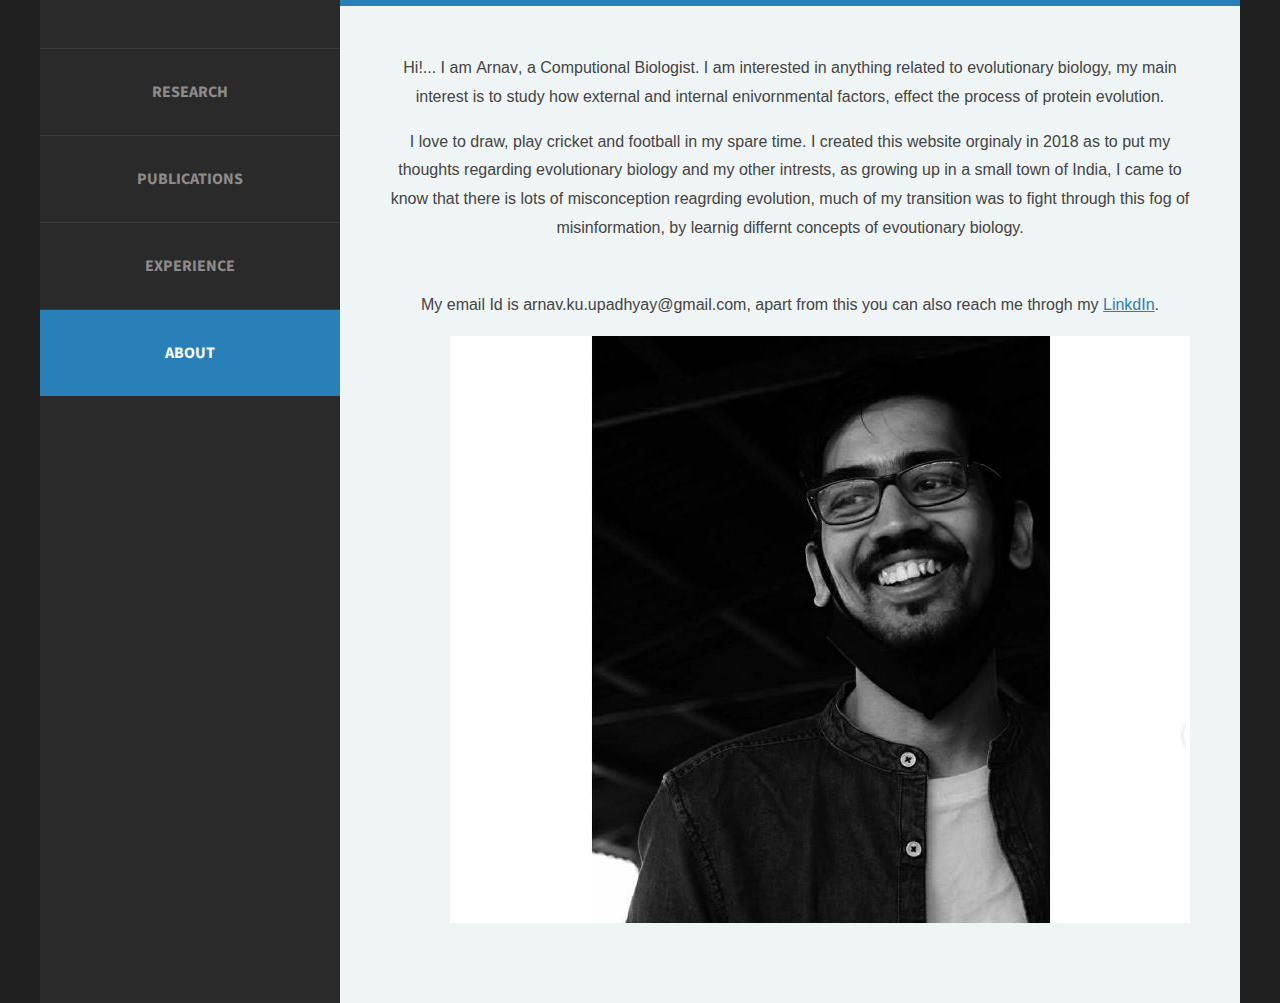
==== commit e2b5bdf4: "some changessss" ====
--- a/contact.html
+++ b/contact.html
@@ -39,8 +39,8 @@
 	<div id="main">
 		<div id="welcome">
 			<div class="title">
-				<p>Hi! I am <strong>Arnav</strong>, I am a Computional Biologist. I am interested in anything related to evolutionary biology, my main interest is to study how external and internal enivornmental factors, effect the process of protein evolution. </p>
-				<p>I love to draw, watch cricket and fotball in my spare time. I created this website orginaly in 2018 as to put my thoughts regarding evolutionary biology and my other intrests, as growing up in a small town of India, I came to know that there is lots of misconception reagrding evolution, much of my transition was to fight through this fog of misinformation, thorgh learnig differnt concepts of evoutionary biology.</p>
+				<p>Hi!... I am <strong>Arnav</strong>, a Computional Biologist. I am interested in anything related to evolutionary biology, my main interest is to study how external and internal enivornmental factors, effect the process of protein evolution. </p>
+				<p>I love to draw, play cricket and football in my spare time. I created this website orginaly in 2018 as to put my thoughts regarding evolutionary biology and my other intrests, as growing up in a small town of India, I came to know that there is lots of misconception reagrding evolution, much of my transition was to fight through this fog of misinformation, by learnig differnt concepts of evoutionary biology.</p>
 
 			</div>
 			<p> My email Id is <strong>arnav.ku.upadhyay@gmail.com</strong>, apart from this you can also reach me throgh my <strong><a href="https://www.linkedin.com/in/arnavu/">LinkdIn</a></strong>. </p>
